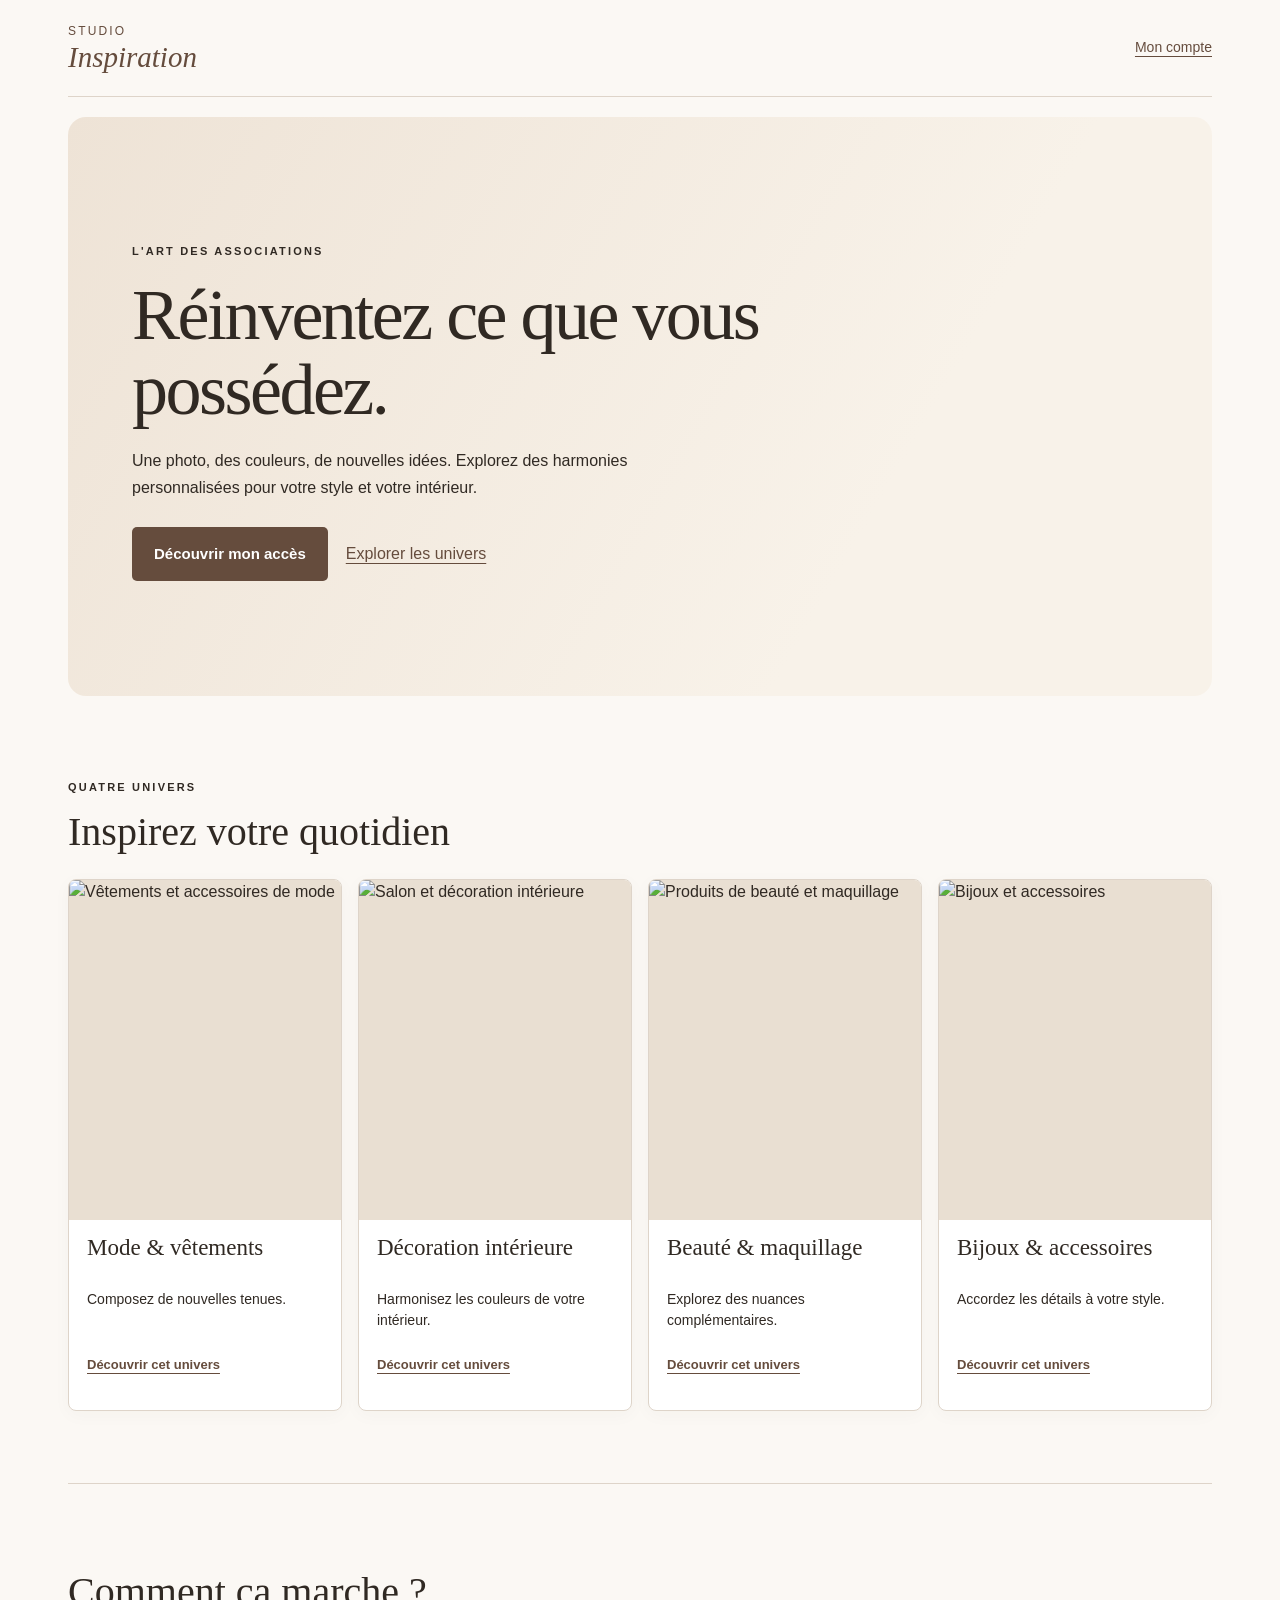
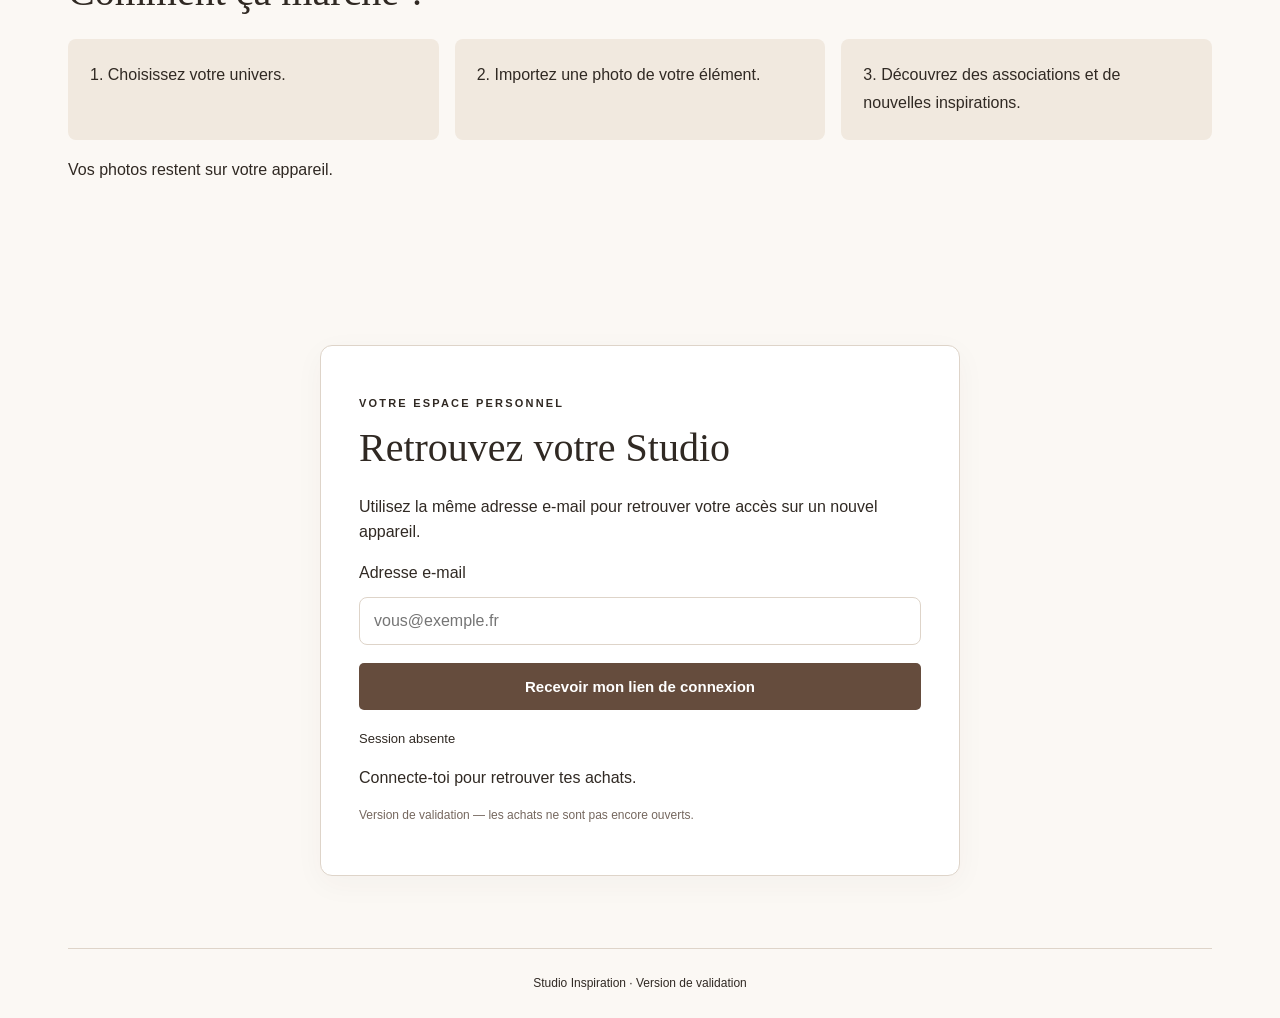
==== index.html @ d304c1af "Clarify inspiration save and download actions across all universes" ====
<!DOCTYPE html>
<html lang="fr">
<head>
<meta charset="UTF-8">
<meta name="viewport" content="width=device-width,initial-scale=1">
<title>Studio Inspiration</title>
<style>
*{box-sizing:border-box}
body{margin:0;padding:14px;background:#f2ece5;color:#49382e;font-family:Arial,sans-serif}
main{max-width:600px;margin:auto;background:white;border-radius:20px;padding:18px}
h1{text-align:center;font-family:Georgia,serif}
h2{font-size:20px}
select{width:100%;padding:13px;margin:10px 0 18px;border:1px solid #d5c8bb;border-radius:10px;background:#faf7f2;font-size:16px;color:inherit}
input{max-width:100%;margin:12px 0}
#preview{display:block;max-width:100%;max-height:360px;margin:auto;border-radius:12px}
[hidden]{display:none!important}
.palette{display:flex;gap:6px;margin:15px 0}
.swatch{flex:1;min-width:0;text-align:center;font-size:11px;overflow-wrap:anywhere;cursor:pointer}
.chip{height:48px;border-radius:8px;border:1px solid #ddd}
.harmony{padding:12px;border:1px solid #e6ded5;border-radius:14px;margin:16px 0}
.advice,.choice{background:#f5eee6;padding:12px;border-radius:10px;margin:12px 0;line-height:1.6;font-size:14px}
.visual{display:grid;grid-template-columns:1fr 1fr;gap:14px;background:#faf8f5;padding:10px;border-radius:12px;text-align:center;font-size:12px}
.holder{height:145px;display:flex;align-items:center;justify-content:center;margin-bottom:5px}
.holder canvas,.holder img{max-width:100%;max-height:100%;object-fit:contain}
.selected{display:flex;align-items:center;gap:12px;padding:12px;background:#f5eee6;border-radius:12px}
.sample{width:65px;height:65px;border-radius:10px;border:1px solid #ddd}
small{color:#75675e}
.choice label{display:block}
  .holder canvas,.holder img{mix-blend-mode:multiply;}
  .holder{height:160px;padding:8px}.holder canvas,.holder img{width:100%;height:100%;object-fit:contain}.visual>div{min-width:0;line-height:1.5}
  .holder{height:140px;padding:4px}.visual{gap:8px;padding:12px}.visual>div>div:nth-child(2){font-weight:600}.harmony>strong{display:block;font-family:Georgia,serif;font-size:21px;padding:6px 0 10px;border-bottom:1px solid #e6ded5}.advice{font-size:13px;line-height:1.5}
</style>
<link rel="stylesheet" href="./commercial.css"></head>
<body>
<main>
<header class="site-head"><a href="#accueil" class="brand">STUDIO <span>Inspiration</span></a><a href="#compte">Mon compte</a></header>
<section id="accueil" class="hero"><p class="eyebrow">L'art des associations</p><h1>Réinventez ce que vous possédez.</h1><p>Une photo, des couleurs, de nouvelles idées. Explorez des harmonies personnalisées pour votre style et votre intérieur.</p><a class="cta" href="#compte">Découvrir mon accès</a><a class="secondary" href="#univers">Explorer les univers</a></section>
<section id="univers" class="home-section"><p class="eyebrow">Quatre univers</p><h2>Inspirez votre quotidien</h2><div class="universe-grid">
<article class="universe-card"><div class="editorial"><img src="https://images.unsplash.com/photo-1483985988355-763728e1935b?auto=format&amp;fit=crop&amp;w=720&amp;q=80" alt="Vêtements et accessoires de mode" width="720" height="900" loading="lazy" decoding="async"></div><h3>Mode & vêtements</h3><p>Composez de nouvelles tenues.</p><a href="#compte" data-universe="mode">Découvrir cet univers</a></article><article class="universe-card"><div class="editorial"><img src="https://images.unsplash.com/photo-1600210492486-724fe5c67fb0?auto=format&amp;fit=crop&amp;w=720&amp;q=80" alt="Salon et décoration intérieure" width="720" height="900" loading="lazy" decoding="async"></div><h3>Décoration intérieure</h3><p>Harmonisez les couleurs de votre intérieur.</p><a href="#compte" data-universe="deco">Découvrir cet univers</a></article><article class="universe-card"><div class="editorial"><img src="https://images.unsplash.com/photo-1522335789203-aabd1fc54bc9?auto=format&amp;fit=crop&amp;w=720&amp;q=80" alt="Produits de beauté et maquillage" width="720" height="900" loading="lazy" decoding="async"></div><h3>Beauté & maquillage</h3><p>Explorez des nuances complémentaires.</p><a href="#compte" data-universe="beaute">Découvrir cet univers</a></article><article class="universe-card"><div class="editorial"><img src="https://images.unsplash.com/photo-1535632066927-ab7c9ab60908?auto=format&amp;fit=crop&amp;w=720&amp;q=80" alt="Bijoux et accessoires" width="720" height="900" loading="lazy" decoding="async"></div><h3>Bijoux & accessoires</h3><p>Accordez les détails à votre style.</p><a href="#compte" data-universe="bijoux">Découvrir cet univers</a></article></div></section>
<section class="home-section steps"><h2>Comment ça marche ?</h2><ol><li>Choisissez votre univers.</li><li>Importez une photo de votre élément.</li><li>Découvrez des associations et de nouvelles inspirations.</li></ol><p>Vos photos restent sur votre appareil.</p></section>
<section id="compte" class="home-section"><div id="account-panel" aria-label="Mon compte"><p class="eyebrow">Votre espace personnel</p><h2>Retrouvez votre Studio</h2><p>Utilisez la même adresse e-mail pour retrouver votre accès sur un nouvel appareil.</p><p id="account-email-label"></p><form id="account-form"><label for="account-email">Adresse e-mail</label><input id="account-email" type="email" autocomplete="email" required placeholder="vous@exemple.fr"><button type="submit" disabled>Recevoir mon lien de connexion</button></form><p id="auth-diagnostic" role="status" style="font-size:13px">D0 — Module non démarré</p><p id="account-message" role="status" aria-live="polite">Chargement de la connexion…</p><button id="account-logout" type="button" hidden>Me déconnecter</button><button id="account-buy" type="button" hidden>Obtenir l'accès complet</button><a id="account-enter" class="cta" href="#atelier" hidden>Ouvrir mon atelier</a><button id="inspirations-open" type="button" hidden>Mes inspirations</button><p class="preview-note">Version de validation — les achats ne sont pas encore ouverts.</p></div></section>
<section id="inspirations" hidden><h2>Mes inspirations</h2><select id="inspirations-filter"><option value="">Tous les univers</option><option value="mode">Mode</option><option value="deco">Décoration</option><option value="beaute">Maquillage</option><option value="bijoux">Bijoux et accessoires</option></select><p id="inspirations-status" role="status"></p><div id="inspirations-list"></div></section><section id="atelier" hidden><h2>Mon atelier d'inspiration</h2>
<p>Imagine de nouvelles associations à partir de ce que tu possèdes.</p>
<strong>Choisis ton univers</strong>
<select id="universe">
<option value="mode">Mode et vêtements</option>
<option value="deco">Décoration intérieure</option>
<option value="bijoux">Bijoux et accessoires</option>
<option value="beaute">Beauté et maquillage</option>
</select>
<strong>Quel élément souhaites-tu associer ?</strong>
<select id="piece"></select>
<h2>Importe ta photo</h2>
<input type="file" id="photo" accept="image/*">
<img id="preview" hidden>
<p id="status">Choisis une photo.</p>
<section id="results" hidden>
<h2>Couleurs principales</h2>
<div id="colors" class="palette"></div>
<h2>Ta couleur sélectionnée</h2>
<div id="selected" class="selected"></div>
<div class="choice">
<strong>Personnalise tes inspirations</strong>
<label><input type="radio" name="display" value="photo" checked> Utiliser ma propre photo</label>
<label><input type="radio" name="display" value="model"> Utiliser le modèle photoréaliste</label>
</div>
<h2>Harmonies et inspirations</h2>
<div id="harmonies"></div>
</section>
<small>Ta photo reste sur ton appareil. Modèles générés par IA. Couleurs approximatives.</small>
<p><small>Version 0.9</small></p>
</section><footer class="site-footer">Studio Inspiration · Version de validation</footer></main>
<script>
const $=id=>document.getElementById(id);
const items={
mode:['Pull','Gilet / Cardigan','T-shirt / Chemisier','Pantalon / Jean','Jupe','Robe','Veste / Manteau','Chaussures','Sac','Autre accessoire'],
deco:['Canapé','Fauteuil','Mur','Rideaux','Tapis','Meuble','Coussins'],
bijoux:['Collier','Bracelet','Bague','Boucles d’oreilles','Montre'],
beaute:['Rouge à lèvres','Fard à paupières','Blush','Vernis']
};
const localPhotos={"Mur":"mur","Rideaux":"rideaux","Fauteuil":"fauteuil","Meuble":"meuble","Coussins":"coussins","Tapis":"tapis","Rouge à lèvres":"rouge-levres","Fard à paupières":"fard","Blush":"blush","Vernis":"vernis","Collier":"collier","Bracelet":"bracelet","Bague":"bague","Boucles d’oreilles":"boucles","Montre":"montre"};
const ids={
...localPhotos,
'Canapé':'local-canape',
'Haut / Pull':'00000000d6bc8210',
'Sac':'0000000063488210',
'Chaussures':'00000000c3948210',
'Pantalon / Jean':'0000000098e48210',
'Jupe':'00000000b5e08210',
'Petit sac':'00000000a12c8210',
'Ballerines':'00000000b9408210',
'Jean droit':'00000000d3988210',
'Baskets':'00000000b3a08210',
'Sac souple':'000000000c088210'
};
const cache={};
const modeFiles=[{"name":"Bottines.png"},{"name":"Debardeur.png"},{"name":"Mocassins.png"},{"name":"Sac bandoulière.png"},{"name":"Teeshirt.png"},{"name":"Veste.png"},{"name":"file_000000000c088210ac16f1f22d431561.png"},{"name":"file_000000000cc88210b34c9132d92d9bca.png"},{"name":"file_0000000016bc821098a5a9f8046e6006.png"},{"name":"file_0000000038bc8210b1e61edd08e0c822.png"},{"name":"file_000000005d48821087e5c1a5e1425751.png"},{"name":"file_000000005e988210bccaf268ab607ef9.png"},{"name":"file_00000000602c8210a1a66d054fe1806d.png"},{"name":"file_0000000063488210b3e7e30044049efd.png"},{"name":"file_0000000073088210bfcc31e391173203.png"},{"name":"file_00000000774082109a5b8dfb11d0ff30.png"},{"name":"file_000000007dc08210bc3f854bf034cabc.png"},{"name":"file_000000008d7082108aa74234060f45e2.png"},{"name":"file_00000000918482108f3a1ab38cf96688.png"},{"name":"file_0000000097f08210aa29a6f302c8a4dd.png"},{"name":"file_0000000098e48210b53b6381167e9988.png"},{"name":"file_00000000a12c8210983485cadbc712fb.png"},{"name":"file_00000000b3a08210bb42986a0841c7f2.png"},{"name":"file_00000000b5e08210902b84d5d05a1913.png"},{"name":"file_00000000b9408210b1f218fdff1c4dab.png"},{"name":"file_00000000c3948210abe5c7fac8bd3818.png"},{"name":"file_00000000c80482108a94fdd2c8114903.png"},{"name":"file_00000000c96c8210b627f445de58132d.png"},{"name":"file_00000000cae08210808e7d36520decf5.png"},{"name":"file_00000000d0d08210b4bf5483bdf8c998.png"},{"name":"file_00000000d39882108187e6fcc471c50d.png"},{"name":"file_00000000d66c821095d4d1be60844700.png"},{"name":"file_00000000d6bc8210af2e6f7929f20ea7.png"},{"name":"file_00000000eb54821097c63b6e3a6fa353.png"},{"name":"file_00000000f3248210a3436ef2caa3663e.png"}];
function getFiles(){return Promise.resolve(modeFiles);}
function localMask(n,r,g,b,x,y){
const clamp=v=>Math.max(0,Math.min(1,v));
const pink=clamp((r-g-12)/25)*clamp((b-g+12)/18);
const blue=clamp((b-r-4)/18);
const teal=clamp((g-r-5)/18);
const tan=clamp((r-b-16)/30)*clamp((245-r)/25);
const inside=(l,t,rr,bb)=>x>=l&&x<=rr&&y>=t&&y<=bb?1:0;
switch(n){
case 'Mur':return pink*inside(0,0,1,.82);
case 'Fauteuil':return blue*inside(.04,.02,.96,.84);
case 'Rideaux':return tan*inside(.09,.08,.92,.98);
case 'Meuble':return tan*inside(.04,.13,.96,.76);
case 'Coussins':return Math.max(pink,tan)*inside(.02,.03,.98,.88);
case 'Tapis':return Math.max(teal,blue)*inside(.01,.03,.99,.87);
case 'Rouge à lèvres':return pink*inside(.25,0,.75,.43);
case 'Fard à paupières':return Math.max(pink,tan)*inside(.15,.34,.85,.91);
case 'Blush':return pink*inside(.12,.30,.88,.94);
case 'Vernis':return pink*inside(.12,.42,.88,.95);
case 'Montre':return clamp((1-Math.hypot((x-.50)/.31,(y-.50)/.27))*12)*clamp((r-g-5)/12)*clamp((b-g+24)/18);
case 'Bague':case 'Collier':case 'Bracelet':case 'Boucles d’oreilles':{
const region=n==='Bague'?inside(.25,.15,.77,.60):n==='Collier'?inside(.32,.55,.68,.96):n==='Bracelet'?inside(.02,.20,.98,.90):inside(.12,.48,.88,.94);
return region*clamp((r-g-5)/12)*clamp((b-g+24)/18)*clamp((245-Math.min(r,g,b))/20);
}
default:return 0;
}}
function loadAsset(n){
if(cache[n])return cache[n];
cache[n]=(async()=>{
const found=localPhotos[n]?{name:'studio-'+localPhotos[n]+'.png'}:n==='Canapé'?{name:'canape.svg'}:(await getFiles()).find(f=>f.name.includes(ids[n]));
if(!found)throw Error();
const img=await new Promise((ok,no)=>{
const im=new Image();im.onload=()=>ok(im);im.onerror=no;im.src=encodeURIComponent(found.name);
});
const c=document.createElement('canvas');
const s=Math.min(1,650/Math.max(img.width,img.height));
c.width=Math.max(1,Math.round(img.width*s));
c.height=Math.max(1,Math.round(img.height*s));
const x=c.getContext('2d');
x.drawImage(img,0,0,c.width,c.height);
const d=x.getImageData(0,0,c.width,c.height);
if(localPhotos[n]){let sum=0,weight=0;for(let i=0;i<d.data.length;i+=4){const p=i/4,R=d.data[i],G=d.data[i+1],B=d.data[i+2];const m=localMask(n,R,G,B,(p%c.width)/c.width,Math.floor(p/c.width)/c.height);sum+=m*(.2126*R+.7152*G+.0722*B);weight+=m;}return {data:d,mean:weight?sum/weight:160};}
let l=c.width,r=0,t=c.height,b=0,sum=0,count=0;
for(let y=0;y<c.height;y++)for(let z=0;z<c.width;z++){
const i=(y*c.width+z)*4;
const R=d.data[i],G=d.data[i+1],B=d.data[i+2];
if(d.data[i+3]>100&&Math.min(R,G,B)<242){
l=Math.min(l,z);r=Math.max(r,z);t=Math.min(t,y);b=Math.max(b,y);
sum+=.2126*R+.7152*G+.0722*B;count++;
}}
if(!count)return {data:d,mean:160};
l=Math.max(0,l-3);t=Math.max(0,t-3);
r=Math.min(c.width-1,r+3);b=Math.min(c.height-1,b+3);
return {data:x.getImageData(l,t,r-l+1,b-t+1),mean:sum/count};
})();
cache[n].catch(()=>delete cache[n]);
return cache[n];
}
function hex(a){return '#'+a.map(v=>Math.max(0,Math.min(255,Math.round(v))).toString(16).padStart(2,'0')).join('')}
function rgb(h){return [1,3,5].map(i=>parseInt(h.slice(i,i+2),16))}
function mix(a,b,t){return hex(rgb(a).map((v,i)=>v*(1-t)+rgb(b)[i]*t))}
function name(h){
const names={'#f5f0e5':'écru','#b89a62':'doré','#252525':'noir','#d8a6b2':'rose poudré','#f5e9e2':'beige rosé','#bdb6ae':'gris taupe','#a5b39a':'vert sauge','#d5bfa5':'beige naturel','#faf7f0':'blanc cassé'};
if(names[h])return names[h];
const [r,g,b]=rgb(h),max=Math.max(r,g,b),min=Math.min(r,g,b),d=max-min,l=(max+min)/2;
if(max<45)return 'noir';
if(min>235)return 'blanc';
if(d<25)return l<100?'gris foncé':l<175?'gris moyen':'gris clair';
if(d<55&&r>=g&&r>=b)return 'taupe';
let hue=max===r?60*((g-b)/d%6):max===g?60*((b-r)/d+2):60*((r-g)/d+4);
hue=(hue+360)%360;
  if(d>=25){
if(hue>=15&&hue<45){
if(l<75)return 'chocolat';
if(l<120)return 'marron';
if(l>=155&&l<200&&d<100)return 'camel';
if(l>=200&&d<90)return 'sable';
}
if(hue>=70&&hue<165){
if(l<100)return 'vert forêt';
if(d<65&&l>140)return 'vert sauge';
if(hue<100&&l<160)return 'kaki';
}
if(hue>=165&&hue<210&&l<130)return 'bleu pétrole';
if(hue>=210&&hue<260&&l<100)return 'bleu marine';
if(hue>=300&&hue<345&&d<100&&l>140)return 'vieux rose';
  }
if(hue<15||hue>=345)return l<90?'bordeaux':l>180?'rose clair':'rouge';
if(hue<45)return l<110?'marron':l>180?'beige chaud':'terracotta';
if(hue<70)return 'jaune';
if(hue<165)return 'vert';
if(hue<200)return 'turquoise';
if(hue<260)return 'bleu';
if(hue<300)return 'violet';
return 'rose';
}
async function drawPhoto(n,h,holder){
const msg=document.createElement('small');
holder.append(msg);
if(!ids[n]){msg.textContent='Modèle photo à venir';return}
msg.textContent='Chargement...';
try{
const a=await loadAsset(n),src=a.data;
const c=document.createElement('canvas');
c.width=src.width;c.height=src.height;
const target=rgb(h),light=.2126*target[0]+.7152*target[1]+.0722*target[2];
const d=new ImageData(new Uint8ClampedArray(src.data),src.width,src.height);
for(let i=0;i<d.data.length;i+=4){
if(!src.data[i+3])continue;
const r=src.data[i],g=src.data[i+1],b=src.data[i+2];
const delta=.2126*r+.7152*g+.0722*b-a.mean;
let mask=Math.max(0,Math.min(1,(253-Math.min(r,g,b))/20));
if(localPhotos[n]){const p=i/4;mask=localMask(n,r,g,b,(p%src.width)/src.width,Math.floor(p/src.width)/src.height);}
if(n==='Canapé')mask=Math.max(0,Math.min(1,(b-r-5)/15));
if((n==='Sac'||n==='Petit sac')&&Math.max(r,g,b)-Math.min(r,g,b)>25&&r>b+15)mask*=.15;
for(let j=0;j<3;j++){
const center=target[j]*(light>220?.94:1);
const jewel=['Bague','Collier','Bracelet','Boucles d’oreilles'].includes(n);
const v=Math.max(0,Math.min(255,center+delta*(jewel?(light<65?.22:.55):(delta<0?(light<65?.35:.78):(light<65?.5:.4)))));
d.data[i+j]=src.data[i+j]*(1-mask)+v*mask;
}}
c.getContext('2d').putImageData(d,0,0);
msg.replaceWith(c);
}catch(e){msg.textContent='Image indisponible'}
}
function pieces(){
$('piece').replaceChildren();
items[$('universe').value].forEach(n=>$('piece').add(new Option(n,n)));
}
pieces();
const canvas=document.createElement('canvas'),ctx=canvas.getContext('2d',{willReadFrequently:true});
let current=null,url;
function swatch(h,click){
const e=document.createElement('div');
e.className='swatch';
e.innerHTML='<div class="chip" style="background:'+h+'"></div><p>'+name(h)+'</p><small>'+h+'</small>';
if(click)e.onclick=()=>show(h);
return e;
}
function roles(style){
const p=$('piece').value,u=$('universe').value;
if(u!=='mode'){
const rest=items[u].filter(n=>n!==p);const offset=(style*3)%rest.length;
return [p,...rest.slice(offset).concat(rest.slice(0,offset)).slice(0,3)];
}
const bottom=['Pantalon / Jean','Jupe','Jean droit'][style];
const bag=['Sac','Petit sac','Sac souple'][style];
const shoes=['Chaussures','Ballerines','Baskets'][style];
if(p==='Haut / Pull')return [p,bottom,bag,shoes];
if(p==='Pantalon / Jean'||p==='Jupe')return [p,'Haut / Pull',bag,shoes];
if(p==='Sac')return [p,'Haut / Pull',bottom,shoes];
if(p==='Chaussures')return [p,'Haut / Pull',bottom,bag];
if(p==='Robe')return [p,'Veste / Manteau',bag,shoes];
if(p==='Veste / Manteau')return [p,bottom,bag,shoes];
return [p,'Haut / Pull',bottom,shoes];
}
let analysisRequest=0;
async function show(h){
current=h;
$('selected').innerHTML='<div class="sample" style="background:'+h+'"></div><strong>'+name(h)+' — '+h+'</strong>';
const request=++analysisRequest;
$('harmonies').textContent='Analyse sécurisée en cours…';
let palettes;
try{({palettes}=await window.studioAnalyze(h,$('universe').value,rotationTenues.map(v=>v%3)));}catch(e){if(request===analysisRequest)$('harmonies').textContent='Analyse indisponible. Vérifie ta connexion et ton accès.';return false;}
if(request!==analysisRequest||current!==h)return false;
const own=document.querySelector('input[name="display"]:checked').value==='photo';
$('harmonies').replaceChildren();
palettes.forEach(([title,list],style)=>{
const box=document.createElement('div');box.className='harmony';
const head=document.createElement('strong');head.textContent=title;
const row=document.createElement('div');row.className='palette';
 [...new Set(list)].forEach(c=>row.append(swatch(c,false)));
const visual=document.createElement('div');visual.className='visual';
const advice=document.createElement('div');advice.className='advice';
roles(style).forEach((n,i)=>{
const item=document.createElement('div');
const holder=document.createElement('div');holder.className='holder';
const label=document.createElement('div');label.textContent=n;
item.append(holder,label);visual.append(item);
if(i===0&&own&&url){
const img=document.createElement('img');img.src=url;holder.append(img);
const tag=document.createElement('small');tag.textContent='Ta photo';item.append(tag);
}else drawPhoto(n,list[i],holder);
const line=document.createElement('div');line.textContent=(i===0?'Ton élément — ':'')+n+' : '+name(list[i]);advice.append(line);
});
box.append(head,row,visual,advice);$('harmonies').append(box);
});
}
document.querySelectorAll('input[name="display"]').forEach(r=>r.onchange=()=>{if(current)show(current)});
$('universe').onchange=()=>{pieces();if(current)show(current)};
$('piece').onchange=()=>{if(current)show(current)};
$('photo').onchange=function(){
if(!this.files[0])return;
analysisRequest++;current=null;$('results').hidden=true;$('preview').hidden=true;
$('status').textContent='Analyse en cours...';
if(url)URL.revokeObjectURL(url);
url=URL.createObjectURL(this.files[0]);
const img=$('preview');
img.onload=()=>{
try{
const s=Math.min(1,800/Math.max(img.naturalWidth,img.naturalHeight));
canvas.width=Math.max(1,Math.round(img.naturalWidth*s));canvas.height=Math.max(1,Math.round(img.naturalHeight*s));
ctx.drawImage(img,0,0,canvas.width,canvas.height);
const d=ctx.getImageData(0,0,canvas.width,canvas.height).data,counts={};
for(let i=0;i<d.length;i+=16){
if(d[i+3]<128)continue;
if(Math.min(d[i],d[i+1],d[i+2])>245)continue;
const h=hex([d[i],d[i+1],d[i+2]].map(v=>Math.round(v/32)*32));
counts[h]=(counts[h]||0)+1;
}
const top=Object.entries(counts).sort((a,b)=>b[1]-a[1]).slice(0,5);
$('colors').replaceChildren();top.forEach(([h])=>$('colors').append(swatch(h,true)));
img.hidden=false;$('results').hidden=false;
show(top.length?top[0][0]:'#ffffff');
$('status').textContent='Touche directement la couleur que tu souhaites associer sur ta photo.';
}catch(e){$('status').textContent='Analyse impossible.'}
};
img.onerror=()=>$('status').textContent='Photo illisible.';
img.src=url;
};
$('preview').onclick=function(e){
const r=this.getBoundingClientRect();
const x=Math.max(0,Math.min(canvas.width-1,Math.floor((e.clientX-r.left)/r.width*canvas.width)));
const y=Math.max(0,Math.min(canvas.height-1,Math.floor((e.clientY-r.top)/r.height*canvas.height)));
const d=ctx.getImageData(x,y,1,1).data;
if(d[3]>=128)show(hex([d[0],d[1],d[2]]));
};
  const modelNames={
'Pantalon / Jean':'Pantalon habillé',
'Chaussures':'Bottines',
'Sac':'Sac à main structuré',
'Jupe':'Jupe midi',
'Petit sac':'Sac à main compact',
'Sac souple':'Sac cabas souple'
};
const previousShow=show;
show=async function(h){
if(await previousShow(h)===false)return false;
if($('universe').value!=='mode')return;
document.querySelectorAll('.harmony').forEach(box=>{
const labels=box.querySelectorAll('.visual>div>div:nth-child(2)');
const lines=box.querySelectorAll('.advice>div');
labels.forEach((label,i)=>{
if(i===0&&document.querySelector('input[name="display"]:checked').value==='photo')return;
const old=label.textContent;
if(modelNames[old]){
label.textContent=modelNames[old];
if(lines[i])lines[i].textContent=lines[i].textContent.replace(old,modelNames[old]);
}
});
});
};
document.querySelectorAll('small').forEach(e=>{
if(e.textContent==='Version 0.9')e.textContent='Version 1.0';
});
  Object.assign(ids,{
'Chemisier':'16bc8210',
'Blazer':'7dc08210',
'Trench':'0cc88210',
'Escarpins':'8d708210',
'Mocassins':'77408210',
'Robe midi':'91848210'
});
const showV11=show;
show=async function(h){
if(await showV11(h)===false)return false;
};
document.querySelectorAll('small').forEach(e=>{
if(e.textContent==='Version 1.0')e.textContent='Version 1.1';
});
  const rolesV10=roles;
roles=function(style){
const r=rolesV10(style);
if($('universe').value!=='mode')return r;
const p=$('piece').value;
return r.map((n,i)=>{
if(i===0)return n;
if(n==='Haut / Pull')return style===2?'Haut / Pull':'Chemisier';
if(n==='Veste / Manteau')return style===0?'Blazer':'Trench';
if(n==='Chaussures')return 'Escarpins';
if(n==='Baskets'&&p!=='Haut / Pull')return 'Mocassins';
return n;
});
};
ids['Robe']=ids['Robe midi'];
ids['Veste / Manteau']=ids['Blazer'];
  roles=function(style){
const p=$('piece').value;
if($('universe').value!=='mode')return rolesV10(style);
const top=['Chemisier','Haut / Pull','Haut / Pull'][style];
const bottom=['Pantalon / Jean','Jupe','Jean droit'][style];
const bag=['Sac','Petit sac','Sac souple'][style];
const shoes=['Escarpins','Ballerines','Baskets'][style];
const jacket=['Blazer','Trench','Trench'][style];
if(p==='Robe')return [p,jacket,bag,shoes];
if(p==='Veste / Manteau')return [p,bottom,bag,shoes];
if(p==='Haut / Pull')return [p,bottom,bag,shoes];
if(p==='Pantalon / Jean'||p==='Jupe')return [p,top,bag,shoes];
if(p==='Chaussures')return [p,top,bottom,bag];
if(p==='Sac')return [p,top,bottom,shoes];
return rolesV10(style);
};
  ids['Pull']=ids['Haut / Pull'];
ids['T-shirt / Chemisier']=ids['Chemisier'];
const rolesV12=roles;
roles=function(style){
const p=$('piece').value;
if($('universe').value!=='mode')return rolesV12(style);
if(['Pull','Gilet / Cardigan','T-shirt / Chemisier'].includes(p)){
return [p,['Pantalon / Jean','Jupe','Jean droit'][style],['Sac','Petit sac','Sac souple'][style],['Escarpins','Ballerines','Baskets'][style]];
}
return rolesV12(style);
};
  const showCardigan=show;
show=async function(h){
if(await showCardigan(h)===false)return false;
if($('universe').value!=='mode'||$('piece').value!=='Gilet / Cardigan')return;
document.querySelectorAll('.harmony').forEach(box=>{
const visual=box.querySelector('.visual');
const advice=box.querySelector('.advice');
const chip=box.querySelectorAll('.chip')[box.textContent.includes('Chic et élégant')?1:box.textContent.includes('Doux et féminin')?2:3];
if(!visual||!advice||!chip)return;
const c=hex(chip.style.backgroundColor.match(/\d+/g).slice(0,3).map(Number));
const item=document.createElement('div');
const holder=document.createElement('div');
holder.className='holder';
const label=document.createElement('div');
label.textContent='Chemisier';
item.append(holder,label);
visual.append(item);
drawPhoto('Chemisier',c,holder);
const line=document.createElement('div');
line.textContent='Chemisier : '+name(c);
advice.append(line);
});
};
  const centerStyle=document.createElement('style');
centerStyle.textContent='.visual > div:last-child:nth-child(odd){grid-column:1 / -1;width:50%;justify-self:center;margin:auto;}';
document.head.appendChild(centerStyle);
  Object.assign(ids,{
'Créoles':'38bc8210',
'Ceinture':'d66c8210',
'Collier':'c96c8210',
'Foulard':'d0d08210',
'Bracelet':'97f08210',
'Lunettes de soleil':'eb548210'
});
const showAccessories=show;
show=async function(h){
if(await showAccessories(h)===false)return false;
if($('universe').value!=='mode')return;
const extras=[
[['Créoles','#b89a62'],['Ceinture','#795239']],
[['Collier','#b89a62'],['Foulard','#f5e9e2']],
[['Bracelet','#b89a62'],['Lunettes de soleil','#604536']]
];
document.querySelectorAll('.harmony').forEach((box,s)=>{
const visual=box.querySelector('.visual');
const advice=box.querySelector('.advice');
if(!visual||!advice||!extras[s])return;
extras[s].forEach(([n,c])=>{
if(n==='Ceinture'){
const sac=Array.from(advice.children).find(e=>/^(Ton élément — )?Sac/i.test(e.textContent));
const chips=Array.from(box.querySelectorAll('.chip'));
const couleur=sac?.textContent.split(' : ').pop().trim();
const chip=chips.find(e=>name(hex(e.style.backgroundColor.match(/\d+/g).slice(0,3).map(Number)))===couleur);
if(chip)c=hex(chip.style.backgroundColor.match(/\d+/g).slice(0,3).map(Number));
  }
const item=document.createElement('div');
const holder=document.createElement('div');
holder.className='holder';
const label=document.createElement('div');
label.textContent=n;
item.append(holder,label);
visual.append(item);
drawPhoto(n,c,holder);
const line=document.createElement('div');
line.textContent=n+' : '+name(c);
advice.append(line);
});
});
};
  const showLayout=show;
show=async function(h){
if(await showLayout(h)===false)return false;
if($('universe').value!=='mode')return;
document.querySelectorAll('.visual').forEach(v=>{
const items=Array.from(v.children);
const label=e=>e.lastElementChild?.textContent.trim();
if($('piece').value==='Gilet / Cardigan'){
const shirt=items.find(e=>label(e)==='Chemisier');
if(shirt)v.insertBefore(shirt,v.children[1]);
}
const accessories=['Créoles','Ceinture','Collier','Foulard','Bracelet','Lunettes de soleil'];
items.forEach(e=>{
if(accessories.includes(label(e))){
const holder=e.firstElementChild;
holder.style.height='115px';
holder.style.minHeight='0';
holder.style.overflow='hidden';
holder.style.display='flex';
holder.style.alignItems='center';
holder.style.justifyContent='center';
holder.querySelectorAll('canvas,img').forEach(el=>{
el.style.maxHeight='110px';
el.style.maxWidth='100%';
el.style.objectFit='contain';
});
}
});
});
};
  const oldColorName=name;
name=function(h){
const original=oldColorName(h);
const s=String(h).replace('#','');
if(!/^[0-9a-f]{6}$/i.test(s))return original;
const r=parseInt(s.slice(0,2),16)/255;
const g=parseInt(s.slice(2,4),16)/255;
const b=parseInt(s.slice(4,6),16)/255;
const max=Math.max(r,g,b);
const min=Math.min(r,g,b);
const d=max-min;
const l=(max+min)/2;
if(!d)return original;
const sat=d/(1-Math.abs(2*l-1));
let hue=max===r?(g-b)/d:max===g?2+(b-r)/d:4+(r-g)/d;
hue=(hue*60+360)%360;
if(sat<0.12||l<0.09||l>0.94)return original;
if(hue>=45&&hue<=85&&l<0.48)return 'vert kaki';
if(hue>85&&hue<=110&&l<0.48&&sat<0.55)return 'vert olive';
if(hue>=75&&hue<=155&&l>0.48&&sat<0.35)return 'vert sauge';
if(hue>=165&&hue<=200&&l<0.45)return 'bleu pétrole';
if(hue>=210&&hue<=250&&l<0.28)return 'bleu marine';
if((hue>=335||hue<12)&&l<0.38)return 'bordeaux';
if(hue>=12&&hue<28&&l>0.35&&l<0.65&&sat>0.30)return 'terracotta';
if(hue>=28&&hue<45&&l>0.35&&l<0.65&&sat>0.30)return 'camel';
return original;
};
  const refinedColorName=name;
name=function(h){
const c=String(h).toLowerCase();
if(c==='#b89a62')return 'doré';
if(c==='#d5bfa5')return 'beige sable';
return refinedColorName(h);
}; 
</script>
<script>
Object.assign(ids,{
  'Bottines':'Bottines.png',
  'Debardeur':'Debardeur.png',
  'Mocassins':'Mocassins.png',
  'Sac bandoulière':'Sac bandoulière.png',
  'T-shirt':'Teeshirt.png',
  'Veste':'Veste.png'
});
</script>
<script>
const rolesVariation=roles;
roles=function(style){
  const articles=rolesVariation(style);
  if($('universe').value!=='mode')return articles;
  const variations=[
    {'Blazer':'Veste','Escarpins':'Mocassins'},
    {'Chemisier':'Debardeur','Ballerines':'Bottines'},
    {'Haut / Pull':'T-shirt','Chemisier':'T-shirt','Sac souple':'Sac bandoulière','Sac':'Sac bandoulière'}
  ];
  const choix=variations[style]||{};
  return articles.map((article,i)=>
    i===0||article===$('piece').value
    ?article:(choix[article]||article)
  );
};
</script>
<script>
const tenueInitiale=roles;
const choixTenue=[0,0,0];
roles=function(style){
  if($('universe').value==='mode' && choixTenue[style]===1){
    return rolesVariation(style);
  }
  return tenueInitiale(style);
};
const afficherTenues=show;
show=async function(h){
  if(await afficherTenues(h)===false)return false;
  document.querySelectorAll('.harmony').forEach((box,i)=>{
    if(i>2)return;
    const ancien=box.querySelector('.autre-tenue');
    if(ancien)ancien.remove();
    const bouton=document.createElement('button');
    bouton.type='button';
    bouton.className='autre-tenue';
    bouton.textContent=$('universe').value==='mode'?'Voir une autre tenue':'Voir une autre harmonie';
    bouton.style.cssText='display:block;width:100%;margin-top:16px;padding:14px;border:1px solid #c9b9a5;border-radius:12px;background:#f1e9df;color:#51463b;cursor:pointer;';
    bouton.onclick=function(){
      choixTenue[i]=1-choixTenue[i];
      show(h);
    };
    box.appendChild(bouton);
  });
};
</script>
<script>
const rotationTenues=[0,0,0];
const rolesAvantRotation=roles;
const famillesMode=[
  ['Chemisier','Blazer','T-shirt','Debardeur','Haut / Pull','Pull','Gilet / Cardigan','Veste','Trench'],
  ['Pantalon / Jean','Jean droit','Pantalon habillé','Jupe','Jupe midi'],
  ['Escarpins','Mocassins','Ballerines','Bottines','Baskets','Chaussures'],
  ['Sac','Petit sac','Sac souple','Sac bandoulière','Sac cabas souple','Sac à main structuré','Sac à main compact']
];
roles=function(style){
  const articles=rolesAvantRotation(style);
  const tour=rotationTenues[style]||0;
  if($('universe').value!=='mode'||tour===0)return articles;
  return articles.map((article,i)=>{
    if(i===0||article===$('piece').value)return article;
    const famille=famillesMode.find(f=>f.includes(article));
    if(!famille)return article;
    const choix=famille.filter(n=>ids[n]&&n!==$('piece').value);
    if(choix.length<2)return article;
    return choix[(Math.max(0,choix.indexOf(article))+tour)%choix.length];
  });
};
const showRotation=show;
show=async function(h){
  if(await showRotation(h)===false)return false;
  document.querySelectorAll('.autre-tenue').forEach((bouton,i)=>{
    bouton.onclick=function(){
      rotationTenues[i]++;
      show(h);
    };
  });
};
</script>
<script>
async function enregistrerTenue(box,i,cloud=false){
const universe=$('universe').value;const title=box.querySelector('strong')?.textContent||'Mon inspiration';
  const bouton=box.querySelector(cloud?'.sauvegarder-inspiration':'.enregistrer-tenue');
  const controls=box.querySelectorAll('.enregistrer-tenue,.sauvegarder-inspiration');
  if(Array.from(controls).some(b=>b.disabled))return;
  controls.forEach(b=>b.disabled=true);
  bouton.textContent=cloud?'Sauvegarde en cours…':'Téléchargement en cours…';
  try{
    if(!window.html2canvas){
      await new Promise((resolve,reject)=>{
        const s=document.createElement('script');
        s.src='https://cdn.jsdelivr.net/npm/html2canvas@1.4.1/dist/html2canvas.min.js';
        s.onload=resolve;
        s.onerror=reject;
        document.head.appendChild(s);
      });
    }
    const canvas=await html2canvas(box,{
      scale:2,
      backgroundColor:'#faf7f0',
      useCORS:true,
      onclone:doc=>{
  doc.querySelectorAll('.holder img,.holder canvas').forEach(el=>{
    el.style.width='auto';
    el.style.height='auto';
    el.style.maxWidth='100%';
    el.style.maxHeight='100%';
    el.style.objectFit='contain';
  });
},
      ignoreElements:el=>el.tagName==='BUTTON'
    });
    const image=document.createElement('canvas');
    image.width=canvas.width;
    image.height=canvas.height+140;
    const ctx=image.getContext('2d');
    ctx.fillStyle='#faf7f0';
    ctx.fillRect(0,0,image.width,image.height);
    ctx.fillStyle='#51463b';
    ctx.font='bold 42px Georgia';
    ctx.textAlign='center';
    ctx.fillText('Studio Inspiration',image.width/2,60);
    ctx.font='26px Georgia';
    ctx.fillText(universe==='mode'?'Ma tenue personnalisée':'Mon inspiration personnalisée',image.width/2,105);
    ctx.drawImage(canvas,0,140);
    if(cloud){const small=document.createElement('canvas');const scale=Math.min(1,1200/Math.max(image.width,image.height));small.width=Math.round(image.width*scale);small.height=Math.round(image.height*scale);small.getContext('2d').drawImage(image,0,0,small.width,small.height);await window.studioSaveInspiration(universe,title,small.toDataURL('image/jpeg',.85));alert('Inspiration enregistrée dans ton compte.');return;}
    const lien=document.createElement('a');
    lien.download='Studio-Inspiration-'+universe+'-'+(i+1)+'.png';
    lien.href=image.toDataURL('image/png');
    document.body.appendChild(lien);
    lien.click();
    lien.remove();
  }catch(e){
    alert('Enregistrement impossible. Réessaie.');
  }finally{
    controls.forEach(b=>b.disabled=false);
    bouton.innerHTML=cloud?inspirationHeart:inspirationDownload;
  }
}
const inspirationHeart='<svg aria-hidden="true" width="20" height="20" viewBox="0 0 24 24" fill="none" stroke="currentColor" stroke-width="1.7" stroke-linecap="round" stroke-linejoin="round"><path d="M20.8 4.6a5.5 5.5 0 0 0-7.8 0L12 5.7l-1.1-1.1a5.5 5.5 0 0 0-7.8 7.8L12 21l8.8-8.6a5.5 5.5 0 0 0 0-7.8Z"/></svg> Ajouter à mes inspirations';
const inspirationDownload='<svg aria-hidden="true" width="20" height="20" viewBox="0 0 24 24" fill="none" stroke="currentColor" stroke-width="1.7" stroke-linecap="round" stroke-linejoin="round"><path d="M12 3v12m-5-5 5 5 5-5M4 16v4h16v-4"/></svg> Télécharger l’image';
const showAvantEnregistrement=show;
show=async function(h){
  if(await showAvantEnregistrement(h)===false)return false;
  document.querySelectorAll('.harmony').forEach((box,i)=>{
    if(box.querySelector('.enregistrer-tenue'))return;
    const style='display:flex;align-items:center;justify-content:center;gap:8px;width:100%;margin-top:10px;padding:14px;border-radius:12px;cursor:pointer;';
    const save=document.createElement('button');
    save.type='button';save.className='sauvegarder-inspiration';save.innerHTML=inspirationHeart;
    save.style.cssText=style+'border:1px solid #756653;background:#756653;color:white;';
    save.onclick=()=>enregistrerTenue(box,i,true);
    box.appendChild(save);
    const bouton=document.createElement('button');
    bouton.type='button';bouton.className='enregistrer-tenue';bouton.innerHTML=inspirationDownload;
    bouton.style.cssText=style+'border:1px solid #756653;background:transparent;color:#51463b;';
    bouton.onclick=()=>enregistrerTenue(box,i);
    box.appendChild(bouton);
  });
};
</script>
<script>

</script>
<script>
const nomCouleurFinal=name;
name=function(h){
if(String(h).toLowerCase()==='#986a45')return 'camel';
if(String(h).toLowerCase()==='#79543b')return 'marron';
const [r,g,b]=rgb(h);
if(r>=190 && g>=160 && b>=125 && r-g>=15 && r-g<=45 && g-b>=10 && g-b<=45)return 'beige clair';
  return nomCouleurFinal(h);
};
</script>
<script type="module" src="./account.js?v=inspirations1"></script></body>
</html>
---- commercial.css ----
:root{--ink:#44372f;--accent:#705746;--paper:#fbf8f3;--line:#e2d8cb}html{scroll-behavior:smooth}body{background:var(--paper);padding:0;color:var(--ink);font-family:Arial,sans-serif}main{max-width:1120px;background:transparent;padding:0 22px;border-radius:0}.site-head{display:flex;align-items:center;justify-content:space-between;padding:24px 0;border-bottom:1px solid var(--line);gap:12px}.brand{letter-spacing:.18em;font-size:12px;text-decoration:none}.brand span{display:block;font:italic 29px Georgia;letter-spacing:0}a{color:var(--accent)}.hero{padding:clamp(48px,9vw,110px) 24px;text-align:center;background:radial-gradient(ellipse at top right,#e6d7c5,transparent 65%),#f2ebe2;border-radius:0 0 28px 28px}.hero h1{font-size:clamp(36px,6vw,72px);font-weight:400;line-height:1.05;max-width:740px;margin:20px auto}.hero p:not(.eyebrow){max-width:520px;margin:0 auto 26px;line-height:1.7}.eyebrow{text-transform:uppercase;letter-spacing:.2em;font-size:11px;font-weight:600}.cta,#account-panel button{display:inline-block;border:0;border-radius:9px;padding:15px 22px;background:var(--accent);color:white;text-decoration:none;font-size:15px;cursor:pointer}.secondary{display:block;margin:18px auto 0}.home-section{padding:38px 0}.home-section h2{font:normal clamp(27px,4vw,40px) Georgia;margin:12px 0 24px}.universe-grid{display:grid;grid-template-columns:repeat(2,minmax(0,1fr));gap:18px}.universe-card{border:1px solid var(--line);border-radius:16px;overflow:hidden;background:white;padding-bottom:20px}.universe-card h3,.universe-card p,.universe-card a{margin:14px 18px;display:block}.universe-card p{font-size:14px;line-height:1.5}.editorial{height:clamp(115px,22vw,230px);background:var(--paper);position:relative;overflow:hidden;display:grid;place-items:center}.editorial span{font:italic clamp(56px,12vw,120px) Georgia;color:var(--tone);z-index:1}.editorial i{position:absolute;width:35%;aspect-ratio:1;border-radius:50%;background:var(--tone);opacity:.25;left:5%;bottom:-20%}.editorial i:nth-of-type(2){left:70%;bottom:50%}.editorial i:nth-of-type(3){left:60%;bottom:-30%;opacity:.45}.steps{border-top:1px solid var(--line);line-height:1.8}.steps li{padding:6px 0}#account-panel{max-width:560px;margin:auto;background:white;border:1px solid var(--line);border-radius:20px;padding:clamp(18px,5vw,38px)}#account-panel input{display:block;width:100%;padding:14px;border:1px solid var(--line);border-radius:8px;font-size:16px}#account-panel button{width:100%;margin:6px 0}#account-panel button:disabled{opacity:.55;cursor:default}.preview-note{font-size:12px;color:#75675e}#atelier{max-width:650px;margin:30px auto;padding:20px;background:white;border-radius:20px}.site-footer{border-top:1px solid var(--line);padding:25px 0;font-size:12px;text-align:center}a:focus-visible,button:focus-visible,input:focus-visible{outline:3px solid #a47d55;outline-offset:3px}@media(max-width:480px){main{padding:0 12px}.universe-grid{gap:10px}.universe-card h3,.universe-card p,.universe-card a{margin:12px}.universe-card h3{font-size:16px}.hero{padding:44px 14px}}

/* Commercial homepage — responsive editorial layout */
:root{--ink:#302923;--accent:#654c3d;--paper:#fbf8f4;--line:#ded4c9}
body{font-family:Arial,sans-serif;line-height:1.55}
main{max-width:1240px;padding:0 clamp(16px,4vw,48px)}
.site-head{padding:22px 0}.site-head>a:last-child{font-size:14px;text-underline-offset:4px}
.hero{margin-top:20px;border-radius:18px;padding:clamp(54px,9vw,120px) clamp(20px,5vw,70px);background:linear-gradient(120deg,#eee3d6,#f8f2e9 70%);text-align:left}
.hero h1{text-align:left;margin:18px 0;max-width:760px;letter-spacing:-.035em}
.hero p:not(.eyebrow){margin:0 0 26px;max-width:520px}
.hero .secondary{display:inline-block;margin:12px 0 0 18px;text-underline-offset:4px}
.cta,#account-panel button{border-radius:5px;font-weight:600}
.home-section{padding:clamp(36px,6vw,72px) 0}
.universe-grid{grid-template-columns:repeat(4,minmax(0,1fr));gap:16px}
.universe-card{border-radius:8px;box-shadow:0 4px 18px #49382e08}
.universe-card h3{font:normal 23px/1.2 Georgia,serif}
.universe-card a{font-size:13px;font-weight:600;text-underline-offset:4px}
.editorial{height:auto;aspect-ratio:4/5;background:var(--paper);background-color:var(--paper)}
.editorial span{font-size:clamp(60px,9vw,120px)}
.steps ol{display:grid;grid-template-columns:repeat(3,minmax(0,1fr));gap:16px;padding:0;list-style-position:inside}
.steps li{background:#f1e9df;padding:22px;border-radius:8px}
#account-panel{max-width:640px;border-radius:12px;box-shadow:0 8px 30px #49382e0a}
@media(max-width:850px){.universe-grid{grid-template-columns:repeat(2,minmax(0,1fr))}}
@media(max-width:480px){.hero{padding:42px 20px}.hero h1{font-size:38px}.hero .secondary{display:block;margin:16px 0 0}.universe-grid{gap:12px}.universe-card h3{font-size:19px}.universe-card a{font-size:12px}.steps ol{grid-template-columns:1fr;gap:8px}.steps li{padding:14px}.site-head{padding:16px 0}}
@media(prefers-reduced-motion:reduce){html{scroll-behavior:auto}}

.editorial img{display:block;width:100%;height:100%;position:absolute;inset:0;object-fit:cover;object-position:center}.universe-card{display:flex;flex-direction:column}.universe-card p{flex:1}.universe-card a{margin-top:auto;padding-top:10px}.universe-card .editorial{flex-shrink:0;background:#e9dfd2}.universe-card:nth-child(2) .editorial img{object-position:50% 55%}.universe-card:nth-child(3) .editorial img{object-position:50% 45%}.universe-card:nth-child(4) .editorial img{object-position:50% 50%}#atelier h2{font-family:Georgia,serif;font-weight:400}#atelier .harmony{border-color:var(--line);background:#fff}#atelier .visual{background:#f8f4ef}#atelier .choice,#atelier .advice,#atelier .selected{background:#f1e9df}
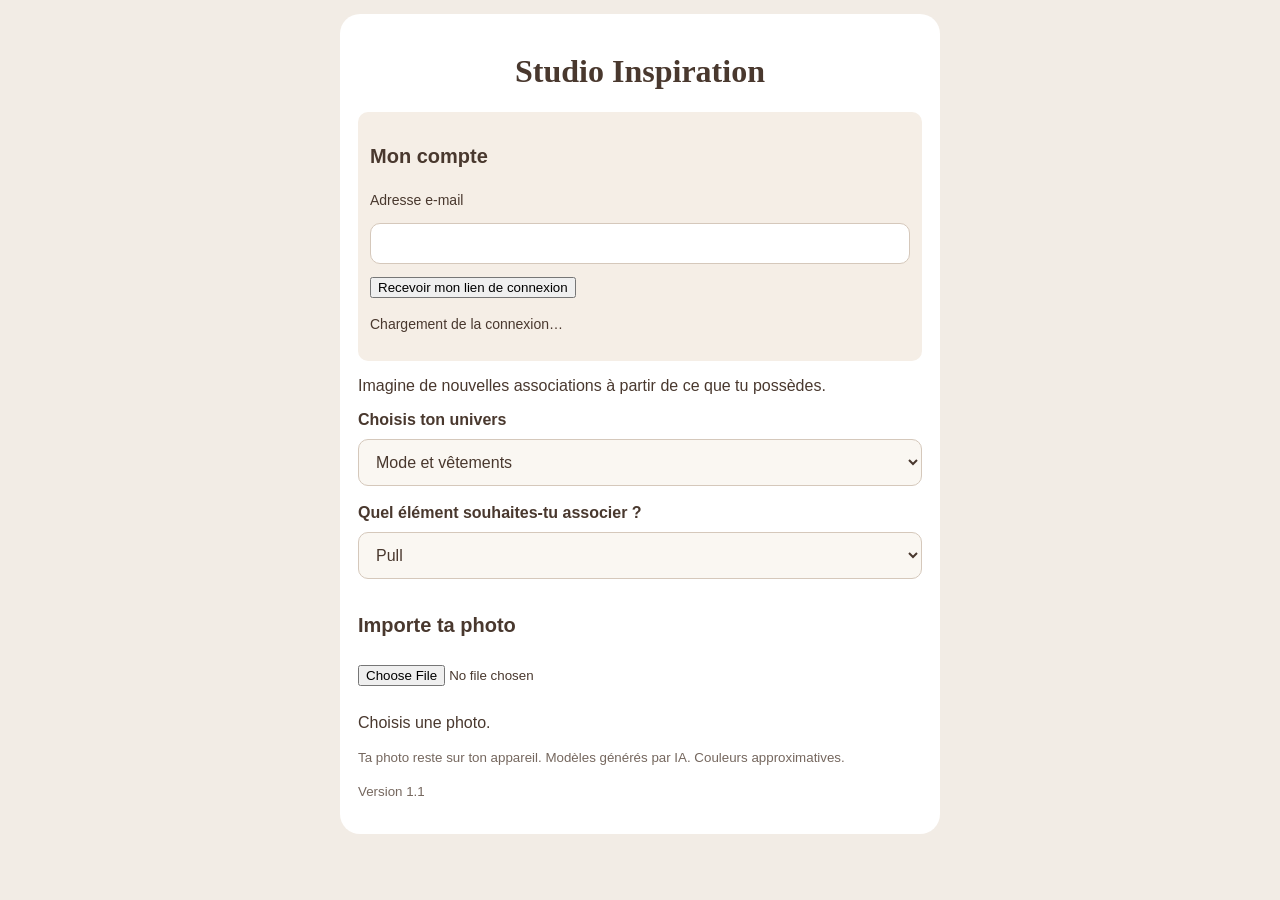
==== commit 6c58bc51: "Merge d57269e4c466a510314e7885e5e65738a343e1bd into c85c075fb64f3b2baf011a8cd938a0e9d5331eb8" ====
--- a/index.html
+++ b/index.html
@@ -30,16 +30,10 @@
   .holder{height:160px;padding:8px}.holder canvas,.holder img{width:100%;height:100%;object-fit:contain}.visual>div{min-width:0;line-height:1.5}
   .holder{height:140px;padding:4px}.visual{gap:8px;padding:12px}.visual>div>div:nth-child(2){font-weight:600}.harmony>strong{display:block;font-family:Georgia,serif;font-size:21px;padding:6px 0 10px;border-bottom:1px solid #e6ded5}.advice{font-size:13px;line-height:1.5}
 </style>
-<link rel="stylesheet" href="./commercial.css"></head>
+</head>
 <body>
 <main>
-<header class="site-head"><a href="#accueil" class="brand">STUDIO <span>Inspiration</span></a><a href="#compte">Mon compte</a></header>
-<section id="accueil" class="hero"><p class="eyebrow">L'art des associations</p><h1>Réinventez ce que vous possédez.</h1><p>Une photo, des couleurs, de nouvelles idées. Explorez des harmonies personnalisées pour votre style et votre intérieur.</p><a class="cta" href="#compte">Découvrir mon accès</a><a class="secondary" href="#univers">Explorer les univers</a></section>
-<section id="univers" class="home-section"><p class="eyebrow">Quatre univers</p><h2>Inspirez votre quotidien</h2><div class="universe-grid">
-<article class="universe-card"><div class="editorial"><img src="https://images.unsplash.com/photo-1483985988355-763728e1935b?auto=format&amp;fit=crop&amp;w=720&amp;q=80" alt="Vêtements et accessoires de mode" width="720" height="900" loading="lazy" decoding="async"></div><h3>Mode & vêtements</h3><p>Composez de nouvelles tenues.</p><a href="#compte" data-universe="mode">Découvrir cet univers</a></article><article class="universe-card"><div class="editorial"><img src="https://images.unsplash.com/photo-1600210492486-724fe5c67fb0?auto=format&amp;fit=crop&amp;w=720&amp;q=80" alt="Salon et décoration intérieure" width="720" height="900" loading="lazy" decoding="async"></div><h3>Décoration intérieure</h3><p>Harmonisez les couleurs de votre intérieur.</p><a href="#compte" data-universe="deco">Découvrir cet univers</a></article><article class="universe-card"><div class="editorial"><img src="https://images.unsplash.com/photo-1522335789203-aabd1fc54bc9?auto=format&amp;fit=crop&amp;w=720&amp;q=80" alt="Produits de beauté et maquillage" width="720" height="900" loading="lazy" decoding="async"></div><h3>Beauté & maquillage</h3><p>Explorez des nuances complémentaires.</p><a href="#compte" data-universe="beaute">Découvrir cet univers</a></article><article class="universe-card"><div class="editorial"><img src="https://images.unsplash.com/photo-1535632066927-ab7c9ab60908?auto=format&amp;fit=crop&amp;w=720&amp;q=80" alt="Bijoux et accessoires" width="720" height="900" loading="lazy" decoding="async"></div><h3>Bijoux & accessoires</h3><p>Accordez les détails à votre style.</p><a href="#compte" data-universe="bijoux">Découvrir cet univers</a></article></div></section>
-<section class="home-section steps"><h2>Comment ça marche ?</h2><ol><li>Choisissez votre univers.</li><li>Importez une photo de votre élément.</li><li>Découvrez des associations et de nouvelles inspirations.</li></ol><p>Vos photos restent sur votre appareil.</p></section>
-<section id="compte" class="home-section"><div id="account-panel" aria-label="Mon compte"><p class="eyebrow">Votre espace personnel</p><h2>Retrouvez votre Studio</h2><p>Utilisez la même adresse e-mail pour retrouver votre accès sur un nouvel appareil.</p><p id="account-email-label"></p><form id="account-form"><label for="account-email">Adresse e-mail</label><input id="account-email" type="email" autocomplete="email" required placeholder="vous@exemple.fr"><button type="submit" disabled>Recevoir mon lien de connexion</button></form><p id="auth-diagnostic" role="status" style="font-size:13px">D0 — Module non démarré</p><p id="account-message" role="status" aria-live="polite">Chargement de la connexion…</p><button id="account-logout" type="button" hidden>Me déconnecter</button><button id="account-buy" type="button" hidden>Obtenir l'accès complet</button><a id="account-enter" class="cta" href="#atelier" hidden>Ouvrir mon atelier</a><button id="inspirations-open" type="button" hidden>Mes inspirations</button><p class="preview-note">Version de validation — les achats ne sont pas encore ouverts.</p></div></section>
-<section id="inspirations" hidden><h2>Mes inspirations</h2><select id="inspirations-filter"><option value="">Tous les univers</option><option value="mode">Mode</option><option value="deco">Décoration</option><option value="beaute">Maquillage</option><option value="bijoux">Bijoux et accessoires</option></select><p id="inspirations-status" role="status"></p><div id="inspirations-list"></div></section><section id="atelier" hidden><h2>Mon atelier d'inspiration</h2>
+<h1>Studio Inspiration</h1><section id="account-panel" class="choice" aria-label="Mon compte"><h2>Mon compte</h2><p id="account-email-label"></p><form id="account-form"><label for="account-email">Adresse e-mail</label><input id="account-email" type="email" autocomplete="email" required style="width:100%;padding:12px;border:1px solid #d5c8bb;border-radius:10px"><button type="submit">Recevoir mon lien de connexion</button></form><p id="account-message" role="status">Chargement de la connexion…</p><button id="account-logout" type="button" hidden>Me déconnecter</button><button id="account-buy" type="button" hidden>Obtenir l'accès complet</button></section>
 <p>Imagine de nouvelles associations à partir de ce que tu possèdes.</p>
 <strong>Choisis ton univers</strong>
 <select id="universe">
@@ -69,19 +63,16 @@
 </section>
 <small>Ta photo reste sur ton appareil. Modèles générés par IA. Couleurs approximatives.</small>
 <p><small>Version 0.9</small></p>
-</section><footer class="site-footer">Studio Inspiration · Version de validation</footer></main>
+</main>
 <script>
 const $=id=>document.getElementById(id);
 const items={
 mode:['Pull','Gilet / Cardigan','T-shirt / Chemisier','Pantalon / Jean','Jupe','Robe','Veste / Manteau','Chaussures','Sac','Autre accessoire'],
-deco:['Canapé','Fauteuil','Mur','Rideaux','Tapis','Meuble','Coussins'],
+deco:['Canapé','Fauteuil','Mur','Rideaux','Tapis','Meuble'],
 bijoux:['Collier','Bracelet','Bague','Boucles d’oreilles','Montre'],
 beaute:['Rouge à lèvres','Fard à paupières','Blush','Vernis']
 };
-const localPhotos={"Mur":"mur","Rideaux":"rideaux","Fauteuil":"fauteuil","Meuble":"meuble","Coussins":"coussins","Tapis":"tapis","Rouge à lèvres":"rouge-levres","Fard à paupières":"fard","Blush":"blush","Vernis":"vernis","Collier":"collier","Bracelet":"bracelet","Bague":"bague","Boucles d’oreilles":"boucles","Montre":"montre"};
 const ids={
-...localPhotos,
-'Canapé':'local-canape',
 'Haut / Pull':'00000000d6bc8210',
 'Sac':'0000000063488210',
 'Chaussures':'00000000c3948210',
@@ -94,37 +85,16 @@
 'Sac souple':'000000000c088210'
 };
 const cache={};
-const modeFiles=[{"name":"Bottines.png"},{"name":"Debardeur.png"},{"name":"Mocassins.png"},{"name":"Sac bandoulière.png"},{"name":"Teeshirt.png"},{"name":"Veste.png"},{"name":"file_000000000c088210ac16f1f22d431561.png"},{"name":"file_000000000cc88210b34c9132d92d9bca.png"},{"name":"file_0000000016bc821098a5a9f8046e6006.png"},{"name":"file_0000000038bc8210b1e61edd08e0c822.png"},{"name":"file_000000005d48821087e5c1a5e1425751.png"},{"name":"file_000000005e988210bccaf268ab607ef9.png"},{"name":"file_00000000602c8210a1a66d054fe1806d.png"},{"name":"file_0000000063488210b3e7e30044049efd.png"},{"name":"file_0000000073088210bfcc31e391173203.png"},{"name":"file_00000000774082109a5b8dfb11d0ff30.png"},{"name":"file_000000007dc08210bc3f854bf034cabc.png"},{"name":"file_000000008d7082108aa74234060f45e2.png"},{"name":"file_00000000918482108f3a1ab38cf96688.png"},{"name":"file_0000000097f08210aa29a6f302c8a4dd.png"},{"name":"file_0000000098e48210b53b6381167e9988.png"},{"name":"file_00000000a12c8210983485cadbc712fb.png"},{"name":"file_00000000b3a08210bb42986a0841c7f2.png"},{"name":"file_00000000b5e08210902b84d5d05a1913.png"},{"name":"file_00000000b9408210b1f218fdff1c4dab.png"},{"name":"file_00000000c3948210abe5c7fac8bd3818.png"},{"name":"file_00000000c80482108a94fdd2c8114903.png"},{"name":"file_00000000c96c8210b627f445de58132d.png"},{"name":"file_00000000cae08210808e7d36520decf5.png"},{"name":"file_00000000d0d08210b4bf5483bdf8c998.png"},{"name":"file_00000000d39882108187e6fcc471c50d.png"},{"name":"file_00000000d66c821095d4d1be60844700.png"},{"name":"file_00000000d6bc8210af2e6f7929f20ea7.png"},{"name":"file_00000000eb54821097c63b6e3a6fa353.png"},{"name":"file_00000000f3248210a3436ef2caa3663e.png"}];
-function getFiles(){return Promise.resolve(modeFiles);}
-function localMask(n,r,g,b,x,y){
-const clamp=v=>Math.max(0,Math.min(1,v));
-const pink=clamp((r-g-12)/25)*clamp((b-g+12)/18);
-const blue=clamp((b-r-4)/18);
-const teal=clamp((g-r-5)/18);
-const tan=clamp((r-b-16)/30)*clamp((245-r)/25);
-const inside=(l,t,rr,bb)=>x>=l&&x<=rr&&y>=t&&y<=bb?1:0;
-switch(n){
-case 'Mur':return pink*inside(0,0,1,.82);
-case 'Fauteuil':return blue*inside(.04,.02,.96,.84);
-case 'Rideaux':return tan*inside(.09,.08,.92,.98);
-case 'Meuble':return tan*inside(.04,.13,.96,.76);
-case 'Coussins':return Math.max(pink,tan)*inside(.02,.03,.98,.88);
-case 'Tapis':return Math.max(teal,blue)*inside(.01,.03,.99,.87);
-case 'Rouge à lèvres':return pink*inside(.25,0,.75,.43);
-case 'Fard à paupières':return Math.max(pink,tan)*inside(.15,.34,.85,.91);
-case 'Blush':return pink*inside(.12,.30,.88,.94);
-case 'Vernis':return pink*inside(.12,.42,.88,.95);
-case 'Montre':return clamp((1-Math.hypot((x-.50)/.31,(y-.50)/.27))*12)*clamp((r-g-5)/12)*clamp((b-g+24)/18);
-case 'Bague':case 'Collier':case 'Bracelet':case 'Boucles d’oreilles':{
-const region=n==='Bague'?inside(.25,.15,.77,.60):n==='Collier'?inside(.32,.55,.68,.96):n==='Bracelet'?inside(.02,.20,.98,.90):inside(.12,.48,.88,.94);
-return region*clamp((r-g-5)/12)*clamp((b-g+24)/18)*clamp((245-Math.min(r,g,b))/20);
-}
-default:return 0;
-}}
+let filesPromise;
+function getFiles(){
+if(!filesPromise)filesPromise=fetch('https://api.github.com/repos/sandramass06/studio-inspiration/contents/').then(r=>{if(!r.ok)throw Error();return r.json()}).catch(()=>{filesPromise=null;return []});
+return filesPromise;
+}
 function loadAsset(n){
 if(cache[n])return cache[n];
 cache[n]=(async()=>{
-const found=localPhotos[n]?{name:'studio-'+localPhotos[n]+'.png'}:n==='Canapé'?{name:'canape.svg'}:(await getFiles()).find(f=>f.name.includes(ids[n]));
+const files=await getFiles();
+const found=files.find(f=>f.name.includes(ids[n]));
 if(!found)throw Error();
 const img=await new Promise((ok,no)=>{
 const im=new Image();im.onload=()=>ok(im);im.onerror=no;im.src=encodeURIComponent(found.name);
@@ -136,7 +106,6 @@
 const x=c.getContext('2d');
 x.drawImage(img,0,0,c.width,c.height);
 const d=x.getImageData(0,0,c.width,c.height);
-if(localPhotos[n]){let sum=0,weight=0;for(let i=0;i<d.data.length;i+=4){const p=i/4,R=d.data[i],G=d.data[i+1],B=d.data[i+2];const m=localMask(n,R,G,B,(p%c.width)/c.width,Math.floor(p/c.width)/c.height);sum+=m*(.2126*R+.7152*G+.0722*B);weight+=m;}return {data:d,mean:weight?sum/weight:160};}
 let l=c.width,r=0,t=c.height,b=0,sum=0,count=0;
 for(let y=0;y<c.height;y++)for(let z=0;z<c.width;z++){
 const i=(y*c.width+z)*4;
@@ -207,13 +176,10 @@
 const r=src.data[i],g=src.data[i+1],b=src.data[i+2];
 const delta=.2126*r+.7152*g+.0722*b-a.mean;
 let mask=Math.max(0,Math.min(1,(253-Math.min(r,g,b))/20));
-if(localPhotos[n]){const p=i/4;mask=localMask(n,r,g,b,(p%src.width)/src.width,Math.floor(p/src.width)/src.height);}
-if(n==='Canapé')mask=Math.max(0,Math.min(1,(b-r-5)/15));
 if((n==='Sac'||n==='Petit sac')&&Math.max(r,g,b)-Math.min(r,g,b)>25&&r>b+15)mask*=.15;
 for(let j=0;j<3;j++){
 const center=target[j]*(light>220?.94:1);
-const jewel=['Bague','Collier','Bracelet','Boucles d’oreilles'].includes(n);
-const v=Math.max(0,Math.min(255,center+delta*(jewel?(light<65?.22:.55):(delta<0?(light<65?.35:.78):(light<65?.5:.4)))));
+const v=Math.max(0,Math.min(255,center+delta*(delta<0?(light<65?.35:.78):(light<65?.5:.4))));
 d.data[i+j]=src.data[i+j]*(1-mask)+v*mask;
 }}
 c.getContext('2d').putImageData(d,0,0);
@@ -237,8 +203,8 @@
 function roles(style){
 const p=$('piece').value,u=$('universe').value;
 if(u!=='mode'){
-const rest=items[u].filter(n=>n!==p);const offset=(style*3)%rest.length;
-return [p,...rest.slice(offset).concat(rest.slice(0,offset)).slice(0,3)];
+const rest=u==='deco'?['Canapé','Mur','Coussins','Tapis']:items[u];
+return [p,...rest.filter(n=>n!==p).slice(0,3)];
 }
 const bottom=['Pantalon / Jean','Jupe','Jean droit'][style];
 const bag=['Sac','Petit sac','Sac souple'][style];
@@ -251,16 +217,63 @@
 if(p==='Veste / Manteau')return [p,bottom,bag,shoes];
 return [p,'Haut / Pull',bottom,shoes];
 }
-let analysisRequest=0;
-async function show(h){
+function show(h){
 current=h;
 $('selected').innerHTML='<div class="sample" style="background:'+h+'"></div><strong>'+name(h)+' — '+h+'</strong>';
-const request=++analysisRequest;
-$('harmonies').textContent='Analyse sécurisée en cours…';
-let palettes;
-try{({palettes}=await window.studioAnalyze(h,$('universe').value,rotationTenues.map(v=>v%3)));}catch(e){if(request===analysisRequest)$('harmonies').textContent='Analyse indisponible. Vérifie ta connexion et ton accès.';return false;}
-if(request!==analysisRequest||current!==h)return false;
-const own=document.querySelector('input[name="display"]:checked').value==='photo';
+const neutral=Math.max(...rgb(h))-Math.min(...rgb(h))<35;
+const opposite=hex(rgb(h).map(v=>255-v));
+const palettes=[
+['Chic et élégant',[h,'#f5f0e5','#b89a62','#252525']],
+['Doux et féminin',[h,neutral?'#d8a6b2':mix(h,'#ffffff',.65),'#f5e9e2','#bdb6ae']],
+['Naturel et moderne',[h,neutral?'#a5b39a':mix(opposite,'#b5b09a',.65),'#d5bfa5','#faf7f0']]
+];
+  palettes.forEach(([title,list],style)=>{
+const alternatives=[
+['#722f37','#243b53','#b89a62','#f5f0e5'],
+['#d8a6b2','#bdb6ae','#c5b5d8','#f5e9e2'],
+['#a5b39a','#d5bfa5','#526b65','#faf7f0']
+][style];
+const distance=(a,b)=>Math.hypot(...rgb(a).map((v,i)=>v-rgb(b)[i]));
+for(let i=1;i<list.length;i++){
+if(list.slice(0,i).some(c=>distance(c,list[i])<55)){
+list[i]=alternatives.find(a=>list.slice(0,i).every(c=>distance(c,a)>=55))||list[i];
+}
+}
+});
+  palettes.forEach(([title,list])=>{
+const choices=['#d5bfa5','#526b65','#d8a6b2','#243b53','#a5b39a','#722f37','#f5f0e5','#795239','#b89a62','#252525'];
+for(let i=1;i<list.length;i++){
+const used=list.slice(0,i);
+const valid=c=>used.every(a=>name(a)!==name(c)&&Math.hypot(...rgb(a).map((v,j)=>v-rgb(c)[j]))>=45);
+if(!valid(list[i])){
+list[i]=choices.find(valid)||list[i];
+}
+}
+});
+  
+if($('universe').value==='mode'){
+  const couleur=name(h).toLowerCase();
+  let famille='beige';
+  if(/noir/.test(couleur))famille='noir';
+  else if(/blanc|écru|ivoire/.test(couleur))famille='blanc';
+  else if(/gris/.test(couleur))famille='gris';
+  else if(/kaki|olive/.test(couleur))famille='kaki';
+  else if(/marine/.test(couleur))famille='marine';
+  else if(/terracotta|orange|rouille/.test(couleur))famille='terracotta';
+  else if(/marron|camel|chocolat|brun/.test(couleur))famille='marron';
+  else if(/bordeaux|rouge/.test(couleur))famille='rouge';
+  else if(/rose|lilas|violet/.test(couleur))famille='rose';
+  else if(/vert/.test(couleur))famille='vert';
+  else if(/bleu/.test(couleur))famille='bleu';
+  palettes.forEach((palette,style)=>{
+    const variantes=harmoniesMode[famille][style];
+    const tour=rotationTenues[style]%variantes.length;
+    const [haut,accessoire]=variantes[tour];
+    palette[1]=[h,haut,accessoire,style===2?haut:accessoire];
+  });
+}
+
+  const own=document.querySelector('input[name="display"]:checked').value==='photo';
 $('harmonies').replaceChildren();
 palettes.forEach(([title,list],style)=>{
 const box=document.createElement('div');box.className='harmony';
@@ -288,7 +301,7 @@
 $('piece').onchange=()=>{if(current)show(current)};
 $('photo').onchange=function(){
 if(!this.files[0])return;
-analysisRequest++;current=null;$('results').hidden=true;$('preview').hidden=true;
+current=null;$('results').hidden=true;$('preview').hidden=true;
 $('status').textContent='Analyse en cours...';
 if(url)URL.revokeObjectURL(url);
 url=URL.createObjectURL(this.files[0]);
@@ -309,7 +322,7 @@
 $('colors').replaceChildren();top.forEach(([h])=>$('colors').append(swatch(h,true)));
 img.hidden=false;$('results').hidden=false;
 show(top.length?top[0][0]:'#ffffff');
-$('status').textContent='Touche directement la couleur que tu souhaites associer sur ta photo.';
+$('status').textContent='Touche directement la couleur de ton vêtement.';
 }catch(e){$('status').textContent='Analyse impossible.'}
 };
 img.onerror=()=>$('status').textContent='Photo illisible.';
@@ -331,8 +344,8 @@
 'Sac souple':'Sac cabas souple'
 };
 const previousShow=show;
-show=async function(h){
-if(await previousShow(h)===false)return false;
+show=function(h){
+previousShow(h);
 if($('universe').value!=='mode')return;
 document.querySelectorAll('.harmony').forEach(box=>{
 const labels=box.querySelectorAll('.visual>div>div:nth-child(2)');
@@ -359,8 +372,8 @@
 'Robe midi':'91848210'
 });
 const showV11=show;
-show=async function(h){
-if(await showV11(h)===false)return false;
+show=function(h){
+showV11(h);
 };
 document.querySelectorAll('small').forEach(e=>{
 if(e.textContent==='Version 1.0')e.textContent='Version 1.1';
@@ -409,8 +422,8 @@
 return rolesV12(style);
 };
   const showCardigan=show;
-show=async function(h){
-if(await showCardigan(h)===false)return false;
+show=function(h){
+showCardigan(h);
 if($('universe').value!=='mode'||$('piece').value!=='Gilet / Cardigan')return;
 document.querySelectorAll('.harmony').forEach(box=>{
 const visual=box.querySelector('.visual');
@@ -443,8 +456,8 @@
 'Lunettes de soleil':'eb548210'
 });
 const showAccessories=show;
-show=async function(h){
-if(await showAccessories(h)===false)return false;
+show=function(h){
+showAccessories(h);
 if($('universe').value!=='mode')return;
 const extras=[
 [['Créoles','#b89a62'],['Ceinture','#795239']],
@@ -478,8 +491,8 @@
 });
 };
   const showLayout=show;
-show=async function(h){
-if(await showLayout(h)===false)return false;
+show=function(h){
+showLayout(h);
 if($('universe').value!=='mode')return;
 document.querySelectorAll('.visual').forEach(v=>{
 const items=Array.from(v.children);
@@ -579,8 +592,9 @@
   return tenueInitiale(style);
 };
 const afficherTenues=show;
-show=async function(h){
-  if(await afficherTenues(h)===false)return false;
+show=function(h){
+  afficherTenues(h);
+  if($('universe').value!=='mode')return;
   document.querySelectorAll('.harmony').forEach((box,i)=>{
     if(i>2)return;
     const ancien=box.querySelector('.autre-tenue');
@@ -588,7 +602,7 @@
     const bouton=document.createElement('button');
     bouton.type='button';
     bouton.className='autre-tenue';
-    bouton.textContent=$('universe').value==='mode'?'Voir une autre tenue':'Voir une autre harmonie';
+    bouton.textContent='Voir une autre tenue';
     bouton.style.cssText='display:block;width:100%;margin-top:16px;padding:14px;border:1px solid #c9b9a5;border-radius:12px;background:#f1e9df;color:#51463b;cursor:pointer;';
     bouton.onclick=function(){
       choixTenue[i]=1-choixTenue[i];
@@ -621,8 +635,9 @@
   });
 };
 const showRotation=show;
-show=async function(h){
-  if(await showRotation(h)===false)return false;
+show=function(h){
+  showRotation(h);
+  if($('universe').value!=='mode')return;
   document.querySelectorAll('.autre-tenue').forEach((bouton,i)=>{
     bouton.onclick=function(){
       rotationTenues[i]++;
@@ -632,13 +647,10 @@
 };
 </script>
 <script>
-async function enregistrerTenue(box,i,cloud=false){
-const universe=$('universe').value;const title=box.querySelector('strong')?.textContent||'Mon inspiration';
-  const bouton=box.querySelector(cloud?'.sauvegarder-inspiration':'.enregistrer-tenue');
-  const controls=box.querySelectorAll('.enregistrer-tenue,.sauvegarder-inspiration');
-  if(Array.from(controls).some(b=>b.disabled))return;
-  controls.forEach(b=>b.disabled=true);
-  bouton.textContent=cloud?'Sauvegarde en cours…':'Téléchargement en cours…';
+async function enregistrerTenue(box,i){
+  const bouton=box.querySelector('.enregistrer-tenue');
+  bouton.disabled=true;
+  bouton.textContent='Enregistrement en cours...';
   try{
     if(!window.html2canvas){
       await new Promise((resolve,reject)=>{
@@ -675,11 +687,10 @@
     ctx.textAlign='center';
     ctx.fillText('Studio Inspiration',image.width/2,60);
     ctx.font='26px Georgia';
-    ctx.fillText(universe==='mode'?'Ma tenue personnalisée':'Mon inspiration personnalisée',image.width/2,105);
+    ctx.fillText('Ma tenue personnalisée',image.width/2,105);
     ctx.drawImage(canvas,0,140);
-    if(cloud){const small=document.createElement('canvas');const scale=Math.min(1,1200/Math.max(image.width,image.height));small.width=Math.round(image.width*scale);small.height=Math.round(image.height*scale);small.getContext('2d').drawImage(image,0,0,small.width,small.height);await window.studioSaveInspiration(universe,title,small.toDataURL('image/jpeg',.85));alert('Inspiration enregistrée dans ton compte.');return;}
     const lien=document.createElement('a');
-    lien.download='Studio-Inspiration-'+universe+'-'+(i+1)+'.png';
+    lien.download='Studio-Inspiration-tenue-'+(i+1)+'.png';
     lien.href=image.toDataURL('image/png');
     document.body.appendChild(lien);
     lien.click();
@@ -687,33 +698,89 @@
   }catch(e){
     alert('Enregistrement impossible. Réessaie.');
   }finally{
-    controls.forEach(b=>b.disabled=false);
-    bouton.innerHTML=cloud?inspirationHeart:inspirationDownload;
+    bouton.disabled=false;
+    bouton.textContent='Enregistrer ma tenue';
   }
 }
-const inspirationHeart='<svg aria-hidden="true" width="20" height="20" viewBox="0 0 24 24" fill="none" stroke="currentColor" stroke-width="1.7" stroke-linecap="round" stroke-linejoin="round"><path d="M20.8 4.6a5.5 5.5 0 0 0-7.8 0L12 5.7l-1.1-1.1a5.5 5.5 0 0 0-7.8 7.8L12 21l8.8-8.6a5.5 5.5 0 0 0 0-7.8Z"/></svg> Ajouter à mes inspirations';
-const inspirationDownload='<svg aria-hidden="true" width="20" height="20" viewBox="0 0 24 24" fill="none" stroke="currentColor" stroke-width="1.7" stroke-linecap="round" stroke-linejoin="round"><path d="M12 3v12m-5-5 5 5 5-5M4 16v4h16v-4"/></svg> Télécharger l’image';
 const showAvantEnregistrement=show;
-show=async function(h){
-  if(await showAvantEnregistrement(h)===false)return false;
+show=function(h){
+  showAvantEnregistrement(h);
+  if($('universe').value!=='mode')return;
   document.querySelectorAll('.harmony').forEach((box,i)=>{
     if(box.querySelector('.enregistrer-tenue'))return;
-    const style='display:flex;align-items:center;justify-content:center;gap:8px;width:100%;margin-top:10px;padding:14px;border-radius:12px;cursor:pointer;';
-    const save=document.createElement('button');
-    save.type='button';save.className='sauvegarder-inspiration';save.innerHTML=inspirationHeart;
-    save.style.cssText=style+'border:1px solid #756653;background:#756653;color:white;';
-    save.onclick=()=>enregistrerTenue(box,i,true);
-    box.appendChild(save);
     const bouton=document.createElement('button');
-    bouton.type='button';bouton.className='enregistrer-tenue';bouton.innerHTML=inspirationDownload;
-    bouton.style.cssText=style+'border:1px solid #756653;background:transparent;color:#51463b;';
+    bouton.type='button';
+    bouton.className='enregistrer-tenue';
+    bouton.textContent='Enregistrer ma tenue';
+    bouton.style.cssText='display:block;width:100%;margin-top:10px;padding:14px;border:0;border-radius:12px;background:#756653;color:white;cursor:pointer;';
     bouton.onclick=()=>enregistrerTenue(box,i);
     box.appendChild(bouton);
   });
 };
 </script>
 <script>
-
+const harmoniesMode={
+  noir:[
+    [['#f5f0e5','#292929'],['#722f37','#292929'],['#a8a8a8','#f5f0e5']],
+    [['#d8a6b2','#d5bfa5'],['#c5b5d8','#292929'],['#f5e9e2','#79543b']],
+    [['#a5b39a','#faf7f0'],['#a8bfd5','#faf7f0'],['#d5bfa5','#986a45']]
+  ],
+  blanc:[
+    [['#243b53','#986a45'],['#292929','#292929'],['#722f37','#79543b']],
+    [['#d8a6b2','#d5bfa5'],['#c5b5d8','#ae967c'],['#a8bfd5','#d5bfa5']],
+    [['#595c40','#986a45'],['#526b65','#d5bfa5'],['#b56549','#79543b']]
+  ],
+  gris:[
+    [['#243b53','#292929'],['#f5f0e5','#292929'],['#722f37','#292929']],
+    [['#d8a6b2','#f5f0e5'],['#c5b5d8','#faf7f0'],['#a8bfd5','#292929']],
+    [['#faf7f0','#292929'],['#a5b39a','#faf7f0'],['#526b65','#292929']]
+  ],
+  beige:[
+    [['#243b53','#79543b'],['#292929','#292929'],['#722f37','#79543b']],
+    [['#d8a6b2','#ae967c'],['#f5f0e5','#986a45'],['#a8bfd5','#79543b']],
+    [['#595c40','#986a45'],['#faf7f0','#79543b'],['#526b65','#986a45']]
+  ],
+  marron:[
+    [['#f5f0e5','#79543b'],['#243b53','#79543b'],['#292929','#292929']],
+    [['#d8a6b2','#d5bfa5'],['#a8bfd5','#f5f0e5'],['#f5e9e2','#ae967c']],
+    [['#a5b39a','#faf7f0'],['#595c40','#d5bfa5'],['#faf7f0','#986a45']]
+  ],
+  kaki:[
+    [['#f5f0e5','#292929'],['#292929','#986a45'],['#d5bfa5','#79543b']],
+    [['#d8a6b2','#d5bfa5'],['#f5e9e2','#ae967c'],['#f5f0e5','#986a45']],
+    [['#faf7f0','#986a45'],['#a5b39a','#f5f0e5'],['#d5bfa5','#79543b']]
+  ],
+  vert:[
+    [['#f5f0e5','#292929'],['#292929','#292929'],['#d5bfa5','#79543b']],
+    [['#d8a6b2','#d5bfa5'],['#f5e9e2','#ae967c'],['#faf7f0','#986a45']],
+    [['#a5b39a','#faf7f0'],['#f5f0e5','#986a45'],['#d5bfa5','#79543b']]
+  ],
+  marine:[
+    [['#f5f0e5','#79543b'],['#722f37','#79543b'],['#a8a8a8','#292929']],
+    [['#d8a6b2','#d5bfa5'],['#a8bfd5','#faf7f0'],['#f5e9e2','#ae967c']],
+    [['#faf7f0','#986a45'],['#d5bfa5','#79543b'],['#a8bfd5','#faf7f0']]
+  ],
+  bleu:[
+    [['#243b53','#243b53'],['#f5f0e5','#79543b'],['#292929','#292929']],
+    [['#d8a6b2','#d5bfa5'],['#f5e9e2','#ae967c'],['#c5b5d8','#faf7f0']],
+    [['#faf7f0','#986a45'],['#d5bfa5','#79543b'],['#243b53','#faf7f0']]
+  ],
+  rose:[
+    [['#292929','#292929'],['#243b53','#243b53'],['#f5f0e5','#79543b']],
+    [['#f5e9e2','#d5bfa5'],['#c5b5d8','#faf7f0'],['#a8a8a8','#faf7f0']],
+    [['#faf7f0','#986a45'],['#a5b39a','#d5bfa5'],['#d5bfa5','#79543b']]
+  ],
+  rouge:[
+    [['#292929','#292929'],['#f5f0e5','#79543b'],['#243b53','#243b53']],
+    [['#d8a6b2','#d5bfa5'],['#f5e9e2','#ae967c'],['#a8a8a8','#292929']],
+    [['#faf7f0','#986a45'],['#d5bfa5','#79543b'],['#a8bfd5','#faf7f0']]
+  ],
+  terracotta:[
+    [['#f5f0e5','#79543b'],['#292929','#292929'],['#d5bfa5','#79543b']],
+    [['#f5e9e2','#ae967c'],['#f5f0e5','#d5bfa5'],['#d5bfa5','#986a45']],
+    [['#a5b39a','#d5bfa5'],['#faf7f0','#986a45'],['#595c40','#79543b']]
+  ]
+};
 </script>
 <script>
 const nomCouleurFinal=name;
@@ -725,5 +792,6 @@
   return nomCouleurFinal(h);
 };
 </script>
-<script type="module" src="./account.js?v=inspirations1"></script></body>
+<script type="module" src="./account.js"></script>
+</body>
 </html>
